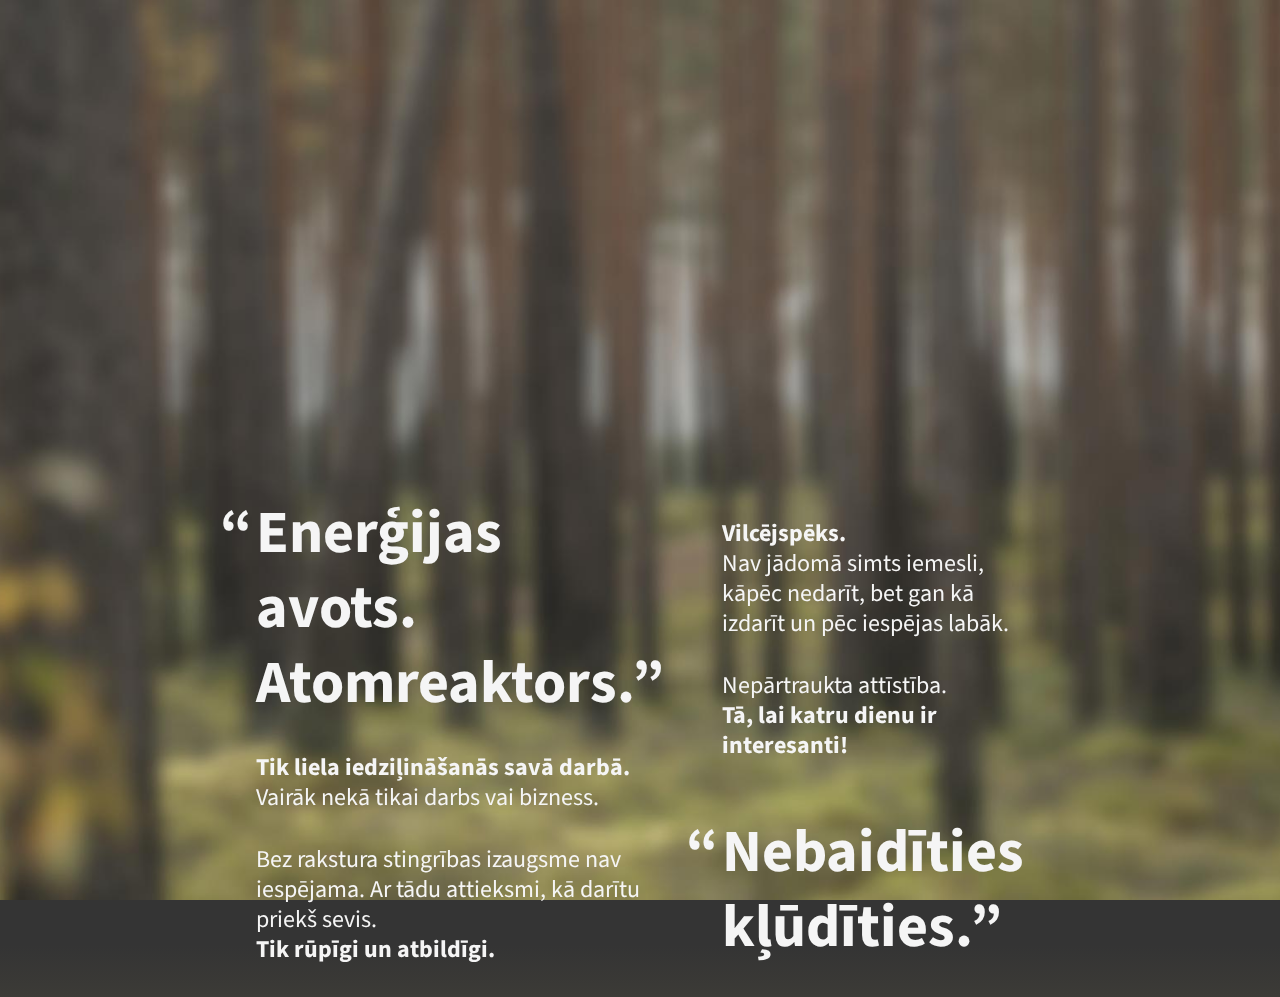
==== open-test.html @ bfc3883b "MVP v10.30.1" ====
<!DOCTYPE html>
<html lang="lv">
<head>
    <meta charset="UTF-8">
    <meta name="viewport" content="width=device-width,initial-scale=1">
    <!-- seed 2023.10.20 keiko -->

    <title>Apsveikums 2023</title>
    <meta name="description" content="Apsveikums">
    <meta name="author"      content="PATA">

    <!-- ~ ~ ~ ~ ~ ~ ~ ~ ~ ~ ~ ~ ~ ~ ~ ~ ~ ~ ~ ~ ~ ~ MICRODATA -->
    <meta property="og:url"          content="https://zlsheepcity.github.io/pata-apsveikums-2023/">
    <meta property="og:image"        content="https://zlsheepcity.github.io/pata-apsveikums-2023/art/chair-background-static.jpg">
    <meta property="og:image:width"  content="1920">
    <meta property="og:image:height" content="1080">
    <meta property="og:type"         content="article">
    <meta property="og:locale"       content="lv_LV">


    <!-- ~ ~ ~ ~ ~ ~ ~ ~ ~ ~ ~ ~ ~ ~ ~ ~ ~ ~ ~ ~ ~ ~ FAVICON -->
    <meta name="theme-color"             content="#314159">
    <meta name="msapplication-TileColor" content="#314159">
    <meta name="msapplication-TileImage" content="art/icon512.png">
    <link rel="icon" type="image/png"       href="art/icon512.png">
    <link rel="apple-touch-icon"            href="art/icon512.png">

    <!-- ~ ~ ~ ~ ~ ~ ~ ~ ~ ~ ~ ~ ~ ~ ~ ~ ~ ~ ~ ~ ~ ~ GOOGLE FONTS -->
    <link rel="preconnect" href="https://fonts.googleapis.com">
    <link rel="preconnect" href="https://fonts.gstatic.com" crossorigin>
    <link href="https://fonts.googleapis.com/css2?family=Source+Sans+3:ital,wght@0,400;0,600;0,700;1,400&display=swap" rel="stylesheet">

    <!-- ~ ~ ~ ~ ~ ~ ~ ~ ~ ~ ~ ~ ~ ~ ~ ~ ~ ~ ~ ~ ~ ~ JS LIBS -->
    <script src="app/DateTime.js"></script>

    <!-- ~ ~ ~ ~ ~ ~ ~ ~ ~ ~ ~ ~ ~ ~ ~ ~ ~ ~ ~ ~ ~ ~ DESIGN -->
    <link
        href="app/css.11xBase.css"
        type="text/css" rel="stylesheet" media="all">
    <link
        href="app/css.12xMarkup.css"
        type="text/css" rel="stylesheet" media="all">
    <link
        href="app/css.13xTypography.css"
        type="text/css" rel="stylesheet" media="all">
    <link
        href="app/css.14xColors.css"
        type="text/css" rel="stylesheet" media="all">
    <link
        href="app/css.15xLayouts.css"
        type="text/css" rel="stylesheet" media="all">
    <link
        href="app/css.16xTools.css"
        type="text/css" rel="stylesheet" media="all">

    <link
        href="app/css.21xComponents.css"
        type="text/css" rel="stylesheet" media="all">

    <style>
        @media all and (max-width:1200px) {
            html { font-size: calc( 4px + 1vw ); }
        }
        [hidden] { display: none; }

        body {
            font-family: 'Source Sans 3', sans-serif;
            background-image: linear-gradient(
                0deg,
                #BEC78F 10%,
                #7F734B 40%,
                #343434 95%
            );
        }

        .layoutScreenLoading {
            position: fixed;
            z-index: -1;
            top:    0;
            left:   0;
            width:  100%;
            height: 100vh;
            overflow: hidden;

            display: grid;
            grid-template-columns: 1fr;
            grid-template-rows: 1fr;
            place-items: center;
        }
        .layoutScreenLoading>* {
            grid-area: 1/1 / 2/2;
        }

        .layoutScreenLoading {
            transition: opacity 100ms ease-out;
        }
        .layoutScreenLoading.isHidden {
            opacity: 0;
            pointer-events: none;
        }
        .layoutScreenLoading.isVisible {
            opacity: 1;
        }


        .cardLoading {
            width: max-content;
            height: max-content;
            max-width: calc( 100% - 2rem );

                       color: hsla(0, 0%,  10%, 1.0);
            background-color: hsla(0, 0%, 100%, 0.5);
            border-radius: 1rem;
            padding: 1rem 1.5rem;

            display: grid;
            place-items: center;

            font-family: 'Source Sans 3', sans-serif;
            font-weight:  400;
            font-size: 1.5rem;
            line-height: 1.25;
        }
        .animated-pulse {
          animation-duration: 1s;
          animation-fill-mode: both;
          animation-iteration-count: infinite;
          animation-name: pulse;
        }
        @keyframes pulse {
          from { transform: scale3d(1, 1, 1); }
          50%  { transform: scale3d(1.05, 1.05, 1.05); }
          to   { transform: scale3d(1, 1, 1); }
        }

        .cardGreetings {
            width:   100%;
            padding: 2rem 3rem;
            max-width: 54rem;

            display:  grid;
            grid-gap: 2rem 3rem;
            grid-template-columns: 540fr 320fr;
            grid-template-areas:
                'vids vids'
                'head east'
                'west east'
                'west foot'
                ;
        }
        .cardGreetings header {grid-area:head;}
        .cardGreetings footer {grid-area:foot;}
        .cardGreetings .video {grid-area:vids;}
        .cardGreetings .cwest {grid-area:west;}
        .cardGreetings .ceast {grid-area:east;}
        .cardGreetings .quote+.quote {
            padding-top: 2rem;
        }
        .cardGreetings .ceast {
            align-self: center;
            height: max-content;
        }
        @media all and (max-width:600px) {
            .cardGreetings {
                grid-template-areas:
                    'head head'
                    'vids vids'
                    'west east'
                    'west east'
                    'foot foot'
                    ;
            }
        }
    </style>

    <!-- ~ ~ ~ ~ ~ ~ ~ ~ ~ ~ ~ ~ ~ ~ ~ ~ ~ ~ ~ ~ ~ ~ -->
</head>
<body class="">

    <section class="layoutScreenFixed" id="Grounds">
        <video playsinline autoplay muted loop>
            <source src="art/chair-reduce4.webm" type="video/webm" />
        </video>
    </section>

    <section class="layoutScreenLoading" id="SectionLoading">
        <div class="cardLoading animated-pulse">
            <span>Notiek ielāde...</span>
        </div>
    </section>

    <section class="layoutScreenContent isHidden" id="SectionContent">
        <article class="cardGreetings wrapContentTypography">
            <section class="video">
                <iframe style="width: 100%;aspect-ratio: 560/315;" data-width="560" data-height="315" src="https://www.youtube-nocookie.com/embed/VgfAqc6dkmg?si=R2GKIiJzainACcyX" title="YouTube video player" frameborder="0" allow="accelerometer; autoplay; clipboard-write; encrypted-media; gyroscope; picture-in-picture; web-share" allowfullscreen></iframe>
            </section>
            <header>
                <h2>
                    Enerģijas avots. Atomreaktors.
                </h2>
            </header>
            <footer>
                <h2>
                    Nebaidīties kļūdīties.
                </h2>
            </footer>
            <section class="cwest">
                <div class="quote">
                    <h4>Tik liela iedziļināšanās savā darbā.</h4>
                    <p>Vairāk nekā tikai darbs vai bizness.</p>
                </div>
                <div class="quote">
                    <p>Bez rakstura stingrības izaugsme nav iespējama. Ar&nbsp;tādu attieksmi, kā darītu priekš sevis.</p>
                    <h4>Tik rūpīgi un atbildīgi.</h4>
                </div>
            </section>
            <section class="ceast">
                <div class="quote">
                    <h4>Vilcējspēks.</h4>
                    <p>Nav jādomā simts iemesli, kāpēc nedarīt, bet gan kā izdarīt un pēc iespējas labāk.</p>
                </div>
                <div class="quote">
                    <p>Nepārtraukta attīstība.</p>
                    <h4>Tā, lai katru dienu ir interesanti!</h4>
                </div>
            </section>
        </article>
    </section>

    <section class="layoutScreenTimer isHidden" id="SectionTimer">
        <div class="componentTimer">
            <h1>Līdz apsveikuma atvēršanai:</h1>
            <div class="componentTimeline">
                <div class="boxDigit" id="TimeDigitH1">0</div>
                <div class="boxDigit" id="TimeDigitH2">0</div>
                <div class="sperator" >:</div>
                <div class="boxDigit" id="TimeDigitM1">0</div>
                <div class="boxDigit" id="TimeDigitM2">0</div>
                <div class="sperator" >:</div>
                <div class="boxDigit" id="TimeDigitS1">0</div>
                <div class="boxDigit" id="TimeDigitS2">0</div>
                <div class="boxDigitTitle" style="grid-column: 1/3">
                    STUNDAS
                </div>
                <div class="boxDigitTitle" style="grid-column: 4/6">
                    MINŪTES
                </div>
                <div class="boxDigitTitle" style="grid-column: 7/9">
                    SEKUNDES
                </div>
            </div>
        </div>
    </section>

    <!-- ~ ~ ~ ~ ~ ~ ~ ~ ~ ~ ~ ~ ~ ~ ~ ~ ~ ~ ~ ~ ~ ~ JS -->
    <script>
//        const dateTargetString = "2023-11-05T00:00:00+08:00";
        const dateTargetString = "2022-11-05T00:00:00+08:00";
        const dateTarget = new DateTime(dateTargetString);
        const timerDigitsDOM = [
            document.getElementById('TimeDigitH1'),
            document.getElementById('TimeDigitH2'),
            document.getElementById('TimeDigitM1'),
            document.getElementById('TimeDigitM2'),
            document.getElementById('TimeDigitS1'),
            document.getElementById('TimeDigitS2'),
        ];
        const renderContent = f => {
            const elC = document.getElementById('SectionContent');
            const elT = document.getElementById('SectionTimer');
            const elG = document.getElementById('Grounds');
            elT.classList.remove('isVisible');
            elT.classList.add('isHidden');
            elG.classList.remove('isVisible');
            elG.classList.add('isHidden');
            elC.classList.remove('isHidden');
            elC.classList.add('isVisible');
        };

        const renderDigs = digs => {
            digs.forEach(
                (d,i) => {
                    timerDigitsDOM[i].innerText = d;
                }
            );
        };
        function secondsToDigs(d) {
            d = Number(d);
            var h = Math.floor(d / 3600);
            var m = Math.floor(d % 3600 / 60);
            var s = Math.floor(d % 3600 % 60);
            return [
                Math.floor( (h%100) / 10),
                h % 10,
                Math.floor( m / 10),
                m % 10,
                Math.floor( s / 10),
                s % 10,
            ];
        };
        const runTimer = f => {
            const dateNow = new DateTime();
            const {seconds} = dateTarget.differenceFrom(dateNow);
            if (seconds>0) {
                const digs = secondsToDigs(seconds);
                renderDigs(digs);
                setTimeout(runTimer, 1000);
            } else {
                setTimeout(renderContent, 200);
            }
        };

        const renderTimer = f => {
            const elL = document.getElementById('SectionLoading');
            const elT = document.getElementById('SectionTimer');
            elL.classList.remove('isVisible');
            elL.classList.add('isHidden');
            elT.classList.remove('isHidden');
            elT.classList.add('isVisible');
            runTimer();
        }

        // RUN
        window.onload = function() {
            setTimeout(renderTimer, 100);
        };

    </script>
    <!-- ~ ~ ~ ~ ~ ~ ~ ~ ~ ~ ~ ~ ~ ~ ~ ~ ~ ~ ~ ~ ~ ~ END -->
</body>
</html>
---- app/css.11xBase.css ----
/** css.11xBase
 *  presets and basic setup
 *  v2023.10.20 keiko
 *  zl
 */


/** ~ ~ ~ ~ ~ ~ ~ ~ ~ ~ ~ ~ ~ ~ ~ ~ ~ ~ ~ ~ ~ ~ Spacing Units */


:root {
  --line-height:   1.5;
  --row-space:     1.5rem;                              /* Vertical */
  --col-space:     1.5rem;                              /* Horizontal */
  --mid-space:     2.5rem;                              /* Bigger 1 */
  --big-space:       4rem;                              /* Bigger 2 */
  --all-space:     var(--row-space) var(--col-space);   /* Combo Shortcode */
}


/** ~ ~ ~ ~ ~ ~ ~ ~ ~ ~ ~ ~ ~ ~ ~ ~ ~ ~ ~ ~ ~ ~ Browser */


/** Minimal box model */
    *, *:before, *:after { box-sizing: border-box; }
    html                 { height: 100%; }
    html, body           { margin: 0; padding: 0; }

/** Full-height 2019
    https://css-tricks.com/some-things-you-oughta-know-when-working-with-viewport-units/
*/  body {
        min-height:  100vh;
        min-height: -webkit-fill-available;
        min-height: -moz-available;
        min-height:  available;
        min-height: -webkit-stretch;
        min-height: -moz-stretch;
        min-height:  stretch;
    }

/** Scroll behavoir */
    html { scroll-behavior:smooth; cursor:default; }
    body { overflow-y:scroll; scrollbar-gutter:stable; }

/** Tap on clickable element */
    a, area, button, input, label, select, summary, textarea, [tabindex] {
       -ms-touch-action: manipulation;
           touch-action: manipulation;
    }


/** EOF appart base */
---- app/css.12xMarkup.css ----
/** css.12xMarkup
 *  html tags default styling
 *  v2023.10.20 keiko
 *  zl
 */

/** ~ ~ ~ ~ ~ ~ ~ ~ ~ ~ ~ ~ ~ ~ ~ ~ ~ ~ ~ ~ ~ ~ Code source */


    [display-source] {
        display:     block;
        font-family: monospace;
        white-space: pre-wrap;
        padding:     0 1em 2em 1em;
    }
    [display-source]:is(textarea) {
        width:       100%;
        background:  transparent;
        color:       inherit;
        border:      0;
        outline:     0;
    }

/** ~ ~ ~ ~ ~ ~ ~ ~ ~ ~ ~ ~ ~ ~ ~ ~ ~ ~ ~ ~ ~ ~ HTML attributes */

    [hidden] { display: none; }

/** ~ ~ ~ ~ ~ ~ ~ ~ ~ ~ ~ ~ ~ ~ ~ ~ ~ ~ ~ ~ ~ ~ Semantic Markup Reset */


    figure, figcaption, fieldset, legend {
        display: block;
        margin:  0;
        padding: 0;
        border:  0;
        white-space: normal;
    }

    main, article, section, aside, header, footer, nav {
        display: block;
    }

    pre, code {
        display: block;
    }

    /* reset headers ?*/

    h1, h2, h3, h4, h5, h6 {
        margin:  0;
        padding: 0;
        font-family: inherit;
        font-size:   inherit;
        line-height: inherit;
        font-weight: inherit;
    }

    /*!*/

    p, blockquote {
        margin:  0;
        padding: 0;
        font:    inherit;
    }

    button {
        padding:    0.25em 1.5em;
        border:     0;
        font:       inherit;
      --background-color: var(--back-color-accent, transparent);
        background-color: var(--background-color);
      --color:            var(--text-color, inherit);
        color:            var(--color);
    }

    a { color: inherit; }

    ul, ol {
        padding:  0;
        margin:   0;
        margin-left: 1.5em;
    }

    nav ul, nav ol {
        margin-left: 0;
    }

    td, th {
        text-align:     left;
        vertical-align: top;
        padding-top:    0.25em;
        padding-bottom: 0.25em;
    }

    hr {
        background: transparent;
        box-shadow: none;
        border:  0;
        margin:  0;

     /* use as empty space */
        display:    block;
        font-size:  inherit;
        height:     4em;
    }


/** ~ ~ ~ ~ ~ ~ ~ ~ ~ ~ ~ ~ ~ ~ ~ ~ ~ ~ ~ ~ ~ ~ Images and Media */


    img, svg, canvas,
    figure, figcaption,
    iframe, embed, object {
        display:   block;
        max-width: 100%;
        margin:    0;
        padding:   0;
        border:    0;
    }

    img {
        object-fit: cover;
    }


/*  EOF appart markup */
---- app/css.13xTypography.css ----
/** css.13xTypography
 *  preset-kit inspired by tufte (old book style typography)
 *  v2023.10.20 keiko
 *  mod v2023.10.24 pata
 *  zl
 */

/** ~ ~ ~ ~ ~ ~ ~ ~ ~ ~ ~ ~ ~ ~ ~ ~ ~ ~ ~ ~ ~ ~ font rendering */


html {
   -ms-text-size-adjust:     100%;
   -webkit-text-size-adjust: 100%;
}
body {
    text-rendering: optimizeLegibility;
   -webkit-font-smoothing: antialiased;
}


/** ~ ~ ~ ~ ~ ~ ~ ~ ~ ~ ~ ~ ~ ~ ~ ~ ~ ~ ~ ~ ~ ~ font base reset */


body {
    line-height: var(--line-height, 1.5);
    font-family: var(--font-family, sans-serif);
    font-weight: var(--font-weight, normal);
 /* font-size:   use default */

 /* store base values */
  --base-font-size:   1rem;
  --base-line-height: var(--line-height, 1.5);

 /* Decrease vertical padding on text paragraphs, to
    make them visually equal with horizontal paddings.
    Pixel-perfect value depends on font-family. */
  --base-font-square-ratio: 0.25;
}

.font-primary     { font-family: var(--font-family, sans-serif); }
.font-secondary   { font-family: var(--font-family-secondary, serif); }
.font-native-sans { font-family: var(--font-family-interface, sans-serif); }

.em-reset {
    font-size:   var(--base-font-size,   1rem);
    line-height: var(--base-line-height, 1.5);
}


/** ~ ~ ~ ~ ~ ~ ~ ~ ~ ~ ~ ~ ~ ~ ~ ~ ~ ~ ~ ~ ~ ~ font settings */


    :root {
      --font-family:             var(--font-family--tufte-serif);
      --font-family-secondary:   var(--font-family--tufte-sans);
      --font-family-interface:   var(--font-family--native-sans);
      --font-weight:             400;
    }

    @supports (hanging-punctuation: first) {
           * { hanging-punctuation: first; }
    }

    /* Font Features Inspector: wakamaifondue.com */

    .font-feature-digital {
        font-feature-settings:
            'lnum' on,
            'ss14' on,
            'ss17' on;
    }
    .sup-num {
        font-size:             inherit;
        vertical-align:        text-top;
        font-feature-settings: 'sups' on;
    }
    .sub-num {
        font-size:             inherit;
        vertical-align:        text-bottom;
        font-feature-settings: 'subs' on;
    }


/** ~ ~ ~ ~ ~ ~ ~ ~ ~ ~ ~ ~ ~ ~ ~ ~ ~ ~ ~ ~ ~ ~ Native font stack 2018 */


:root {
  --font-family--native-sans:
       -apple-system,        /* Safari for macOS and iOS (San Francisco) */
        system-ui,           /* macOS Chrome, Windows Chrome */
        BlinkMacSystemFont,  /* Chrome < 56 for macOS (San Francisco) */
       "Segoe UI",           /* Windows */
        Roboto,              /* Android */
        Oxygen,              /* KDE */
        Ubuntu,              /* Ubuntu */
        Cantarell,           /* GNOME */
       "Fira Sans",          /* Firefox OS */
       "Helvetica Neue",     /* old macOS */
        Arial,               /* Basic web fallback */
        sans-serif,
       "Apple Color Emoji", "Segoe UI Emoji", "Segoe UI Symbol"; /* Emoji */
}


/** ~ ~ ~ ~ ~ ~ ~ ~ ~ ~ ~ ~ ~ ~ ~ ~ ~ ~ ~ ~ ~ ~ ~ ~ ~ ~ ~ ~ ~ ~ */
/** ~ ~ ~ ~ ~ ~ ~ ~ ~ ~ ~ ~ ~ ~ ~ ~ ~ ~ ~ ~ ~ theme: Tufte 2018 */
/** ~ old book style design ~ ~ ~ ~ ~ ~ ~ ~ ~ ~ ~ ~ ~ ~ ~ ~ ~ ~ */
/** ~ ~ ~ ~ ~ ~ ~ ~ ~ ~ ~ ~ ~ ~ ~ ~ ~ ~ ~ ~ ~ ~ ~ ~ ~ ~ ~ ~ ~ ~ */

/** ~ ~ ~ ~ ~ ~ ~ ~ ~ ~ ~ ~ ~ ~ ~ ~ ~ ~ ~ ~ ~ Font files */

/* USE LOCAL FONTS ?*
@font-face {
    font-family: 'Vollkorn';
    font-weight:  normal;
    font-style:   normal;
    src:
        url('./fonts/Vollkorn-R.eot?#iefix')           format('embedded-opentype'),
        url('./fonts/Vollkorn-R.woff2')                format('woff2'),
        url('./fonts/Vollkorn-R.woff')                 format('woff'),
        url('./fonts/Vollkorn-R.ttf')                  format('truetype'),
        url('./fonts/Vollkorn-R.svg#Vollkorn-Regular') format('svg');
}
@font-face {
    font-family: 'Vollkorn';
    font-weight:  700;
    font-style:   normal;
    src:
        url('./fonts/Vollkorn-B.eot?#iefix')        format('embedded-opentype'),
        url('./fonts/Vollkorn-B.woff2')             format('woff2'),
        url('./fonts/Vollkorn-B.woff')              format('woff'),
        url('./fonts/Vollkorn-B.ttf')               format('truetype'),
        url('./fonts/Vollkorn-B.svg#Vollkorn-Bold') format('svg');
}
@font-face {
    font-family: 'Vollkorn';
    font-weight:  normal;
    font-style:   italic;
    src:
        url('./fonts/Vollkorn-I.eot?#iefix')          format('embedded-opentype'),
        url('./fonts/Vollkorn-I.woff2')               format('woff2'),
        url('./fonts/Vollkorn-I.woff')                format('woff'),
        url('./fonts/Vollkorn-I.ttf')                 format('truetype'),
        url('./fonts/Vollkorn-I.svg#Vollkorn-Italic') format('svg');
}

@font-face {
    font-family: 'VT323';
    font-weight:  normal;
    font-style:   normal;
    src:
        url('./fonts/VT323-CODE.eot?#iefix')        format('embedded-opentype'),
        url('./fonts/VT323-CODE.woff')              format('woff'),
        url('./fonts/VT323-CODE.ttf')               format('truetype'),
        url('./fonts/VT323-CODE.svg#VT323-Regular') format('svg');
}
/*!*/
/* CSS GOOGLE SERVICE (2023) ?*
@import url('https://fonts.googleapis.com/css?family=Vollkorn:400,400i,700&subset=cyrillic');
@import url('https://fonts.googleapis.com/css?family=VT323');
/*!*/
/* HTML GOOGLE SERVICE (2023) ?*
    <!-- GOOGLE FONTS -->

    <link rel="preconnect"   href="//fonts.gstatic.com" crossorigin>

    <link
        media="none" onload="if(media!='all')media='all'"
        href="https://fonts.googleapis.com/css?family=Vollkorn:400,400i,700&subset=cyrillic"
        rel="stylesheet">
    <link
        media="none" onload="if(media!='all')media='all'"
        href="https://fonts.googleapis.com/css?family=VT323"
        rel="stylesheet">

    <noscript>
    <link
        media="all"
        href="https://fonts.googleapis.com/css?family=Vollkorn:400,400i,700&subset=cyrillic"
        rel="stylesheet">
    <link
        media="all"
        href="https://fonts.googleapis.com/css?family=VT323"
        rel="stylesheet">
    </noscript>
/*!*/

/** ~ ~ ~ ~ ~ ~ ~ ~ ~ ~ ~ ~ ~ ~ ~ ~ ~ ~ ~ ~ ~ tufte settings */

:root {
  --font-family--tufte-serif:
        Vollkorn,
        et-book,
        Palatino,
       "Palatino Linotype",
       "Palatino LT STD",
       "Book Antiqua",
        Georgia,
        serif,
       "Apple Color Emoji", "Segoe UI Emoji", "Segoe UI Symbol";
  --font-family--tufte-sans:
       "Trebuchet MS",
       "Gill Sans",
       "Gill Sans MT",
        sans-serif,
       "Apple Color Emoji", "Segoe UI Emoji", "Segoe UI Symbol";
}


/** ~ ~ ~ ~ ~ ~ ~ ~ ~ ~ ~ ~ ~ ~ ~ ~ ~ ~ ~ ~ ~ font-size system 2018 */

    :root {
     /* 64/80 */
      --h1-font-size:    4rem;
      --h1-line-height:  1.25;

     /* 48/60 */
      --h2-font-size:    3rem;
      --h2-line-height:  1.25;

     /* 36/48 */
      --h3-font-size:    2.25rem;
      --h3-line-height:  calc(4/3);

     /* 24/32 */
      --h4-font-size:    1.5rem;
      --h4-line-height:  calc(4/3);

     /* 20/24 */
      --h5-font-size:    1.25rem;
      --h5-line-height:  1.2;

     /* 16/24 */
      --h6-font-size:    1rem;
      --h6-line-height:  1.5;
      --p-font-size:     1rem;
      --p-line-height:   1.5;


     /* 20/24 */
      --inc-font-size:   1.25em;
      --inc-line-height: 1.2;

     /* 16/24 */
      --def-font-size:   1em;
      --def-line-height: 1.5;

     /* 13/16 */
      --dec-font-size:   calc(13/16*1em);
      --dec-line-height: calc(16/13);

     /* 12/16 */
      --doz-font-size:   0.75em;
      --doz-line-height: calc(4/3);
    }

@media all and (max-width:42em) {
    :root {
     /* 36/40 */
      --h1-font-size:    2.25rem;
      --h1-line-height:  calc(40/36);
     /* 32/36 */
      --h2-font-size:    2rem;
      --h2-line-height:  calc(36/32);
     /* 28/32 */
      --h3-font-size:    1.75rem;
      --h3-line-height:  calc(32/28);
    }
}

/* USE HEADERS ?*/
    h1 {
        font-size:   var(--h1-font-size);
        line-height: var(--h1-line-height);}
    h2 {
        font-size:   var(--h2-font-size);
        line-height: var(--h2-line-height);}
    h3 {
        font-size:   var(--h3-font-size);
        line-height: var(--h3-line-height);}
    h4 {
        font-size:   var(--h4-font-size);
        line-height: var(--h4-line-height);}
    h5 {
        font-size:   var(--h5-font-size);
        line-height: var(--h5-line-height);}
    h6 {
        font-size:   var(--h6-font-size);
        line-height: var(--h6-line-height);}
/*!*/
/* USE HEADER CLASSES ?*/
    .h1 {
        font-size:   var(--h1-font-size);
        line-height: var(--h1-line-height);}
    .h2 {
        font-size:   var(--h2-font-size);
        line-height: var(--h2-line-height);}
    .h3 {
        font-size:   var(--h3-font-size);
        line-height: var(--h3-line-height);}
    .h4 {
        font-size:   var(--h4-font-size);
        line-height: var(--h4-line-height);}
    .h5 {
        font-size:   var(--h5-font-size);
        line-height: var(--h5-line-height);}
    .h6 {
        font-size:   var(--h6-font-size);
        line-height: var(--h6-line-height);}
/*!*/

.text-inline-bigger {
 /* 20/24 */
  --font-size:   var(--inc-font-size, 1.25em);
  --line-height: var(--inc-line-height, 1.2);
    font-size:   var(--font-size);
    line-height: var(--line-height);
}
.text-block-bigger {
 /* 20/32 */
  --font-size:   var(--inc-font-size, 1.25em);
  --line-height: calc(32/20);
    font-size:   var(--font-size);
    line-height: var(--line-height);
}
.text-inline-smaller,
.text-block-smaller {
 /* 13/16 */
  --font-size:   var(--dec-font-size,   calc(13/16*1em));
  --line-height: var(--dec-line-height, calc(16/13));
    font-size:   var(--font-size);
    line-height: var(--line-height);
}

/** ~ ~ ~ ~ ~ ~ ~ ~ ~ ~ ~ ~ ~ ~ ~ ~ ~ ~ ~ ~ ~ ~ Text Paragraph */
/*
    Readable text blocks with width limitation
    Values tested in the 2020 by zl
 */

    :root {
      --paragraph-width--max: 42em; /* Limit ~ 42em in most typefaces */
      --paragraph-width--opt: 32em; /* Optimal */
      --paragraph-width--mid: 24em; /* Smaller */
      --paragraph-width--min: 12em; /* Minimal Readable */
    }
    @media all and (max-width:12em) { :root {
      --paragraph-width--min: 100%;
    } }

    .paragraph {
      --max-width: var(--paragraph-width--opt);
      --min-width: var(--paragraph-width--min);
        max-width: var(--max-width);
        min-width: var(--min-width);
    }
    .maxi-paragraph {
      --max-width: var(--paragraph-width--max);
      --min-width: var(--paragraph-width--min);
        max-width: var(--max-width);
        min-width: var(--min-width);
    }
    .midi-paragraph {
      --max-width: var(--paragraph-width--mid);
      --min-width: var(--paragraph-width--min);
        max-width: var(--max-width);
        min-width: var(--min-width);
    }
    .mini-paragraph {
      --max-width: var(--paragraph-width--min);
        max-width: var(--max-width);
    }


/** EOF appart typography */
---- app/css.14xColors.css ----
/** css.14xColors
 *  color theme 2020
 *  v2023.10.20 keiko
 *  zl
 */

:root {
 /* Paper Palette */
  --color-PaperBack:   hsl( 37, 55%, 85%);
  --color-PaperDark:   hsl(  0,  0%,  8%);
 /* Noble Palette */
  --color-NobleBlack:  hsl(226, 15%, 12%);
  --color-NobleWhite:  hsl(226, 27%, 90%);
  --color-NobleNight:  hsl(226, 17%, 20%);
  --color-NobleDay:    hsl(226, 32%, 75%);
  --color-NobleSky:    hsl(204, 22%, 55%);
  --color-NobleSea:    hsl(212, 34%, 29%);
  --color-NobleSunset: hsl(359, 28%, 82%);
  --color-NobleAccent: hsl(359, 54%, 53%);
  --color-NobleAction: hsl(359, 59%, 43%);
 /* Ivory Palette */
  --color-Ivory:       hsl( 53, 66%, 80%);
  --color-IvoryAccent: hsl( 53, 70%, 76%);
  --color-IvoryDark:   hsl(204,  4%, 22%);
  --color-IvoryGray:   hsl(204,  8%, 38%);
 /* App Palette */
  --color-AppBlue:     hsl(202, 81%, 23%);
  --color-AppGreen:    hsl(155, 31%, 62%);
  --color-AppGold:     hsl( 42, 79%, 53%);
  --color-AppRed:      hsl( 15, 75%, 30%);
  --color-AppBrown:    hsl( 34, 20%, 33%);
}


/** ~ ~ ~ ~ ~ ~ ~ ~ ~ ~ ~ ~ ~ ~ ~ ~ ~ ~ ~ ~ ~ ~ Color Model ZL.2020 */

    .use-colors {
      --background-color: var(--back-color);
      --color:            var(--text-color);
        background-color: var(--background-color);
        color:            var(--color);
    }

    .colors--base {
      --back-color:       white;
      --back-color-more:  white;
      --back-color-less:  white;

      --text-color:       black;
      --text-color-more:  black;
      --text-color-less:  black;

      --link-color:       firebrick;
      --link-color-more:  firebrick;
      --link-color-text:  white;
    }


/** ~ ~ ~ ~ ~ ~ ~ ~ ~ ~ ~ ~ ~ ~ ~ ~ ~ ~ ~ ~ ~ ~ Color Palettes */


    .colors--swed {
      --back-color:       hsl(226, 15%, 12%); /* NobleBlack */
      --back-color-more:  hsl(212, 34%, 29%); /* NobleSea */
      --back-color-less:  hsl(226, 17%, 20%); /* NobleNight */

      --text-color:       hsl(226, 27%, 90%); /* NobleWhite */
      --text-color-more:  hsl(226, 32%, 75%); /* NobleDay */
      --text-color-less:  hsl(226, 32%, 66%);

      --link-color:       hsl(359, 54%, 53%); /* NobleAccent */
      --link-color-more:  hsl(359, 59%, 43%); /* NobleAction */
      --link-color-text:  white;
    }

    .colors--swed-secondary {
      --back-color:       hsl(212, 34%, 29%); /* NobleSea */
      --back-color-more:  hsl(212, 42%, 22%);
      --back-color-less:  hsl(212, 30%, 32%);

      --text-color:       hsl(226, 27%, 90%); /* NobleWhite */
      --text-color-more:  hsl(226, 32%, 75%); /* NobleDay */
      --text-color-less:  hsl(226, 32%, 66%);

      --link-color:       hsl(359, 54%, 53%); /* NobleAccent */
      --link-color-more:  hsl(359, 59%, 43%); /* NobleAction */
      --link-color-text:  white;
    }

    .colors--swed-third {
      --back-color:       hsl(204, 22%, 55%); /* NobleSky */
      --back-color-more:  hsl(204, 26%, 50%);
      --back-color-less:  hsl(204, 18%, 58%);

      --text-color:       hsl(226, 15%, 12%); /* NobleBlack */
      --text-color-more:  hsl(212, 34%, 29%); /* NobleSea */
      --text-color-less:  hsl(226, 17%, 20%); /* NobleNight */

      --link-color:       hsl(359, 54%, 53%); /* NobleAccent */
      --link-color-more:  hsl(359, 59%, 43%); /* NobleAction */
      --link-color-text:  white;
    }

    .colors--ivory {
      --back-color:       hsl( 53, 66%, 80%); /* Ivory */
      --back-color-more:  hsl( 53, 70%, 70%);
      --back-color-less:  hsl( 53, 70%, 76%); 

      --text-color:       hsl(204,  4%, 22%); /* IvoryDark */
      --text-color-more:  hsl(204,  8%, 38%); /* IvoryGray */
      --text-color-less:  hsl(204,  8%, 38%); /* IvoryGray */

      --link-color:       hsl(359, 54%, 53%); /* NobleAccent */
      --link-color-more:  hsl(359, 59%, 43%); /* NobleAction */
      --link-color-text:  white;
    }


/** ~ ~ ~ ~ ~ ~ ~ ~ ~ ~ ~ ~ ~ ~ ~ ~ ~ ~ ~ ~ ~ ~ */
---- app/css.15xLayouts.css ----
/** 15xLayouts
 *  common combos
 *  v2023.10.20 keiko
 *  zl
 */

/** ~ ~ ~ ~ ~ ~ ~ ~ ~ ~ ~ ~ ~ ~ ~ ~ ~ ~ ~ ~ ~ ~ Screen */


.layoutScreen {
  --background-image: none;
    background-image: var(--background-image);
  --background-position: 50% 50%;
    background-position: var(--background-position);
    background-size:  cover;
    min-height:  100vh;
    position: relative;
}
.layoutSticky {
    position: sticky;
    top: 0;
}


/** ~ ~ ~ ~ ~ ~ ~ ~ ~ ~ ~ ~ ~ ~ ~ ~ ~ ~ ~ ~ ~ ~ Summary Header */


.summaryHeader {

/* config */
  --font-size:   var(--h2-font-size,    3em);
  --line-height: var(--h2-line-height, 1.25);
  --marker-color:   currentColor;
  --border-style-default: dotted;
  --border-style-open:    dotted;
  --border-style-hover:   dotted;

/* functional */
    font-size:   var(--font-size);
    line-height: var(--line-height);
    width: max-content;
    padding-right: 1em;
}
/* children */
.summaryHeader >header {
    display: inline-block;
    border-bottom: 0.1em currentColor;
    border-bottom-style: var(--border-style-default);
    margin-bottom: 0.4em;
    cursor: pointer;
}
.summaryHeader::marker {
    color: var(--marker-color);
}
/* states */
.summaryHeader:hover >header {
    border-bottom-style: var(--border-style-hover);
}
details[open]> .summaryHeader >header {
    border-bottom-style: var(--border-style-open);
}


/** ~ ~ ~ ~ ~ ~ ~ ~ ~ ~ ~ ~ ~ ~ ~ ~ ~ ~ ~ ~ ~ ~ Book Article */


.layoutBook {

/* config */
  --textSize: 42em;
  --sideSize: 24em;
  --grid-gap:  1em;
  --join-gap:  2em;

/* functional */
    width:    100%;
    display:  grid;
    grid-gap: var(--grid-gap);
    grid-auto-flow:  row;
    grid-auto-rows:  min-content;
    grid-template-columns: 0 var(--c) auto;
  --c: minmax(auto,var(--textSize)) var(--join-gap) var(--sideSize);
  --grid-column-full: 1/6;
  --grid-column-text: 2/3;
  --grid-column-side: 4/5;
  --grid-column-wrap: 2/5;

}
/* small screen */
@media all and (max-width:68em) {
    .layoutBook {
      --c: 1fr;
      --grid-column-full: 1/4;
      --grid-column-text: 2/3;
      --grid-column-side: 2/3;
      --grid-column-wrap: 2/3;
    }
}

/* children */
.layoutBook >*          {grid-column:var(--grid-column-text)} /* text paragraph */
.layoutBook >section    {grid-column:var(--grid-column-text)} /* paragraphs combined */
.layoutBook >blockquote {grid-column:var(--grid-column-side)} /* side note */
.layoutBook >header     {grid-column:var(--grid-column-wrap)} /* double column */
.layoutBook >footer     {grid-column:var(--grid-column-wrap)} /* double column */
.layoutBook >article    {grid-column:var(--grid-column-full)} /* overlay */

.layoutBook >.layoutBookText {grid-column:var(--grid-column-text)}
.layoutBook >.layoutBookWrap {grid-column:var(--grid-column-wrap)}
.layoutBook >.layoutBookSide {grid-column:var(--grid-column-side)}
.layoutBook >.layoutBookFull {grid-column:var(--grid-column-full)}

/* sub-grid */
.layoutBook >header,
.layoutBook >footer,
.layoutBook >section {
    width:    100%;
    display:  grid;
    grid-gap: var(--grid-gap);
    grid-auto-flow:  row;
    grid-auto-rows:  min-content;
    grid-template-columns: 1fr;
}


/** EOF Layouts */
---- app/css.16xTools.css ----
/** 16xTools
 *  decorations and layouts
 *  v2023.10.20 keiko
 *  zl
 */

/** ~ ~ ~ ~ ~ ~ ~ ~ ~ ~ ~ ~ ~ ~ ~ ~ ~ ~ ~ ~ ~ ~ bg mixers */


.background-blend-mixer {
/** Blends together the background layers
  * without affecting the foreground content */
  --background:
    /** Could have: */

        url(image1.png),        /* images */
        url(image2.png),
        rgba(244, 65, 106, 1),  /* colors */
        linear-gradient(        /* gradients */
            45deg,
            rgba(65, 68,244, 1),
            rgba(203, 66, 244, 0.5)
        )
        ;

/** We can specify multiple values for background-blend-mode
  * one for each background layer */
  --background-blend-mode: screen, multiply;

    background-size: cover;
    background-blend-mode: var(--background-blend-mode);
    background: var(--background);
}

img.blend-with-color,
   .blend-with-color {
  --background-color: hsl(204, 22%, 55%); /*NobleSky*/
    background-color: var(--background-color);
    mix-blend-mode: multiply;
}

/** END OF Tools */
---- app/css.21xComponents.css ----
/* ~ ~ ~ ~ ~ ~ ~ ~ ~ ~ ~ ~ ~ ~ ~ ~ ~ ~ ~ ~ ~ ~ layoutScreenFixed */

        .layoutScreenFixed {
            position: fixed;
            z-index: -1;
            top:    0;
            left:   0;
            width:  100%;
            height: 100vh;
            overflow: hidden;
            pointer-events: none;

            display: grid;
            grid-template-columns: 1fr;
            grid-template-rows: 1fr;
            place-items: center;

            background-image: url(../art/chair-background-static.jpg);
            background-size: cover;
            background-position: 50% 50%;
        }
        .layoutScreenFixed>* {
            grid-area: 1/1 / 2/2;
        }
        .layoutScreenFixed>video {
            min-width:  100%;
            min-height: 100%;
            height: 100%;
        }
        @media all and (min-aspect-ratio: 3840/2160) {
            .layoutScreenFixed>video {
                width:  100%;
                height: auto;
            }
        }

        .layoutScreenFixed.isHidden {
            transition: opacity 1s ease-out;
            opacity: 0;
        }

/* ~ ~ ~ ~ ~ ~ ~ ~ ~ ~ ~ ~ ~ ~ ~ ~ ~ ~ ~ ~ ~ ~ layoutScreenContent */

        .layoutScreenContent {
            position: absolute;
            z-index: 1;
            top:    0;
            left:   0;
            width:  100%;
            min-height: 100vh;

            background: url(../art/open-background.jpg);
            background-color: hsl(60, 54%, 13%);
            background-size: cover;
            background-position: 50% 50%;
            background-attachment: fixed;

            display: grid;
            grid-template-columns: 1fr;
            grid-template-rows: 1fr;
            place-items: center;
        }
        .layoutScreenContent>* {
            grid-area: 1/1 / 2/2;
        }

        /*transition*/

        .layoutScreenContent {
            transition: opacity 1s ease-out;
        }
        .layoutScreenContent.isHidden {
            opacity: 0;
            pointer-events: none;
            height: 100vh;
            overflow: hidden;
        }
        .layoutScreenContent.isVisible {
            opacity: 1;
        }

/* ~ ~ ~ ~ ~ ~ ~ ~ ~ ~ ~ ~ ~ ~ ~ ~ ~ ~ ~ ~ ~ ~ layoutScreenTimer */

        .layoutScreenTimer {
            position: fixed;
            z-index: 1;
            top:    0;
            left:   0;
            width:  100%;
            height: 100vh;

            display: grid;
            grid-template-columns: 1fr;
            grid-template-rows: 1fr;
            place-items: center;

            background-color: transparent;
        }
        .layoutScreenTimer>* {
            grid-area: 1/1 / 2/2;
        }

        .componentTimer {
            width: max-content;
            height: max-content;
            min-height: 10rem;
            min-width: 20rem;

                       color: hsla(0, 0%,  10%, 1.0);
            background-color: hsla(0, 0%, 100%, 0.5);
            border-radius: 1rem;
            padding: 1rem 1.5rem;
        }
        .componentTimer h1 {
            font-family: 'Source Sans 3', sans-serif;
            font-weight: 700;
            font-size:   2.5rem;
            margin-bottom: 0.5rem;
        }
        .componentTimeline {
            display:grid;
            grid-gap: 0.25rem;
            grid-template-columns:
                1fr 1fr min-content 1fr 1fr min-content 1fr 1fr;
        }

        /*transition*/

        .layoutScreenTimer.isHidden {
            transition: transform 1s ease-out, opacity 1s ease-out;
            opacity: 0;
            pointer-events: none;
            transform: translateY(-50vh);
        }

/* ~ ~ ~ ~ ~ ~ ~ ~ ~ ~ ~ ~ ~ ~ ~ ~ ~ ~ ~ ~ ~ ~ wrapContentTypography */

        .wrapContentTypography {
            color: hsla(0, 0%, 96%, 1);
            font-family: 'Source Sans 3', sans-serif;
            font-weight:  400;
            font-size: 1.5rem;
            line-height: 1.25;
        }
        .wrapContentTypography p {
            max-width: 22em;
        }
        .wrapContentTypography h4 {
            font-weight: 700;
            font-size: 1.5rem;
            line-height: 1.25;
        }
        .wrapContentTypography h2 {
            font-size:  3.75rem;
            font-weight: 700;
        }

        /*quotes*/

        .wrapContentTypography h2:before {
            content: '“';
            position: absolute;
            transform: translateX(-2.25rem);
        }
        .wrapContentTypography h2:after {
            content: '”';
            position: absolute;
            transform: translateX(-0.20rem);
        }

/* ~ ~ ~ ~ ~ ~ ~ ~ ~ ~ ~ ~ ~ ~ ~ ~ ~ ~ ~ ~ ~ ~ content components */

        .wrapContentLayout {
            width:   100%;
            padding: 2rem 3rem;
            max-width: 66rem;

            display:  grid;
            grid-gap: 2rem 3rem;
            grid-template-columns: 480fr 375fr;
            align-items: center;
        }
        .wrapMovie {
            grid-column:  1/3;
/*            aspect-ratio: 16/9;*/
            background-color: hsl(60, 54%, 13%);
        }
        .wrapMovie video {
            display: block;
            width: 100%;
            height: auto;
        }
        @media all and (max-width:600px) {
            .wrapContentLayout {
                grid-template-columns: 1fr;
            }
            .wrapMovie {
                grid-column:  1/2;
            }
            #QuoteW1 {
                grid-row: 1/2;
            }
        }

        .qw {
            display: none;
            position: absolute;
            transform: translateX(-2.25rem);
        }
        .qe {
            display: none;
            position: absolute;
            transform: translateX(-0.20rem);
        }

        #QuoteW1, #QuoteW6 { position: relative; }

/* ~ ~ ~ ~ ~ ~ ~ ~ ~ ~ ~ ~ ~ ~ ~ ~ ~ ~ ~ ~ ~ ~ Timer components */

        .boxDigit {
            background-color: transparent;
                       color: hsla(0, 0%, 100%, 1);

            display: grid;
            place-items: center;
            font-family: 'Source Sans 3', sans-serif;
            font-weight: 600;
            font-size:  6rem;
            line-height: 1.25;
            text-shadow: 2px 2px hsla(0, 0%,  10%, 1.0), -2px -2px hsla(0, 0%,  10%, 1.0);
            padding: 0 0.25rem;

            position: relative;
            z-index: 1;
        }
        .boxDigit::before,
        .boxDigit::after {
            content: '';
            background-color: hsla(0, 0%,  12%, 0.95);
                       color: hsla(0, 0%, 100%, 1);
            display: block;
            position: absolute;
            z-index: -1;
            left: 0;
            right: 0;
        }
        .boxDigit::before {
            top: 0;
            bottom: calc(50% + 1px);
            border-radius: 1rem 1rem 0 0;
        }
        .boxDigit::after {
            top: calc(50% + 1px);
            bottom: 0;
            border-radius: 0 0 1rem 1rem;
        }
        .sperator {
            display: grid;
            place-items: center;
            align-self: center;
            font-family: 'Source Sans 3', sans-serif;
            font-weight: 600;
            font-size:  6rem;
            line-height: 1.25;
            padding: 0 0.25rem;
        }
        .boxDigitTitle {
            display: grid;
            place-items: center;
            font-family: 'Source Sans 3', sans-serif;
            font-weight:  600;
            font-size: 1.5rem;
            text-transform: uppercase;
        }

/* ~ ~ ~ ~ ~ ~ ~ ~ ~ ~ ~ ~ ~ ~ ~ ~ ~ ~ ~ ~ ~ ~ End */
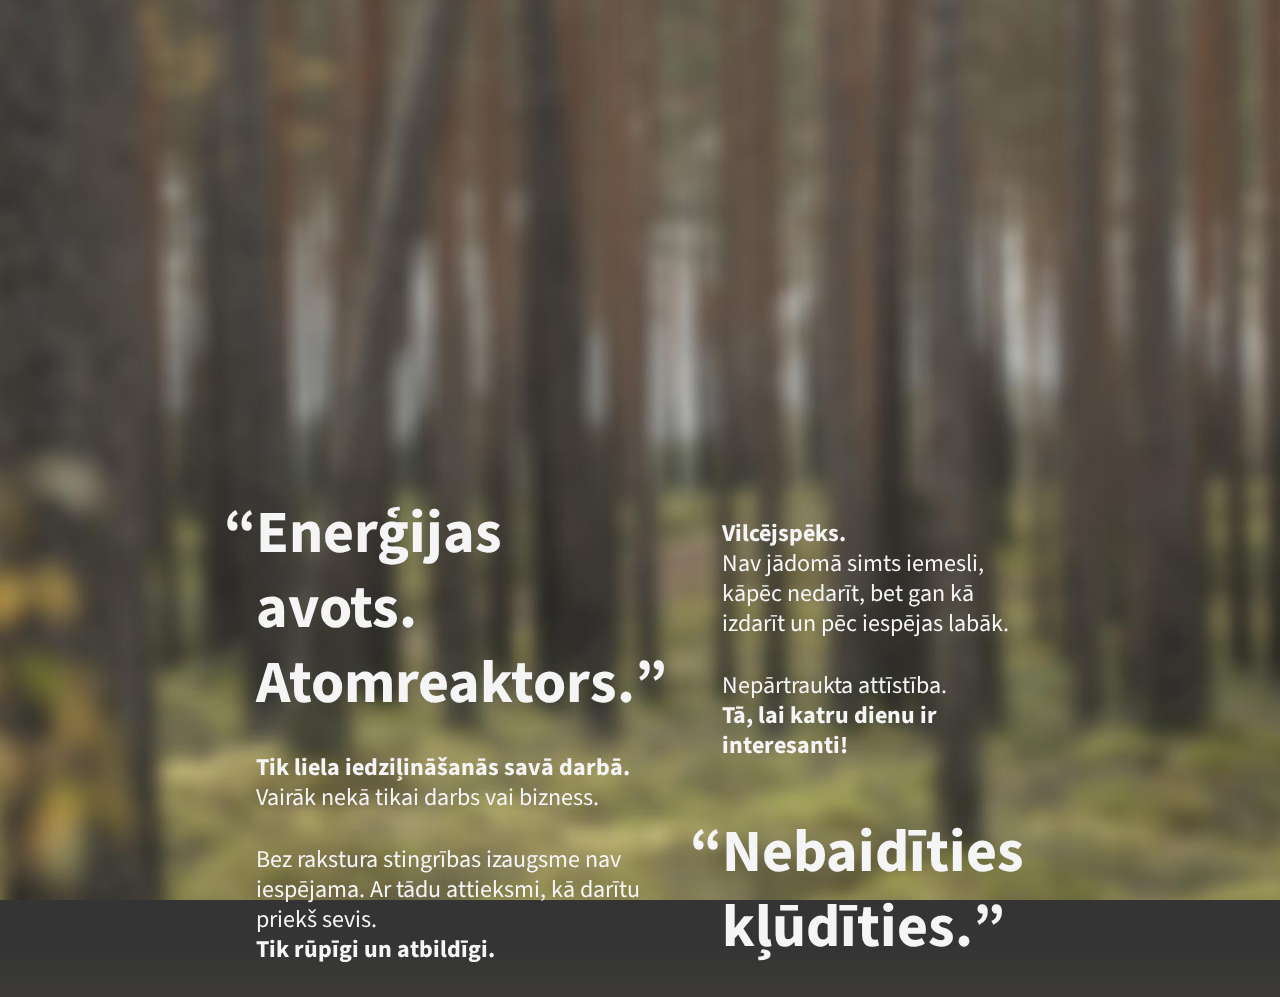
==== commit 3825b360: "fix quotes" ====
--- a/open-test.html
+++ b/open-test.html
@@ -16,7 +16,6 @@
     <meta property="og:image:height" content="1080">
     <meta property="og:type"         content="article">
     <meta property="og:locale"       content="lv_LV">
-
 
     <!-- ~ ~ ~ ~ ~ ~ ~ ~ ~ ~ ~ ~ ~ ~ ~ ~ ~ ~ ~ ~ ~ ~ FAVICON -->
     <meta name="theme-color"             content="#314159">
--- a/app/css.21xComponents.css
+++ b/app/css.21xComponents.css
@@ -160,12 +160,11 @@
         .wrapContentTypography h2:before {
             content: '“';
             position: absolute;
-            transform: translateX(-2.25rem);
+            transform: translateX(-100%);
         }
         .wrapContentTypography h2:after {
             content: '”';
             position: absolute;
-            transform: translateX(-0.20rem);
         }
 
 /* ~ ~ ~ ~ ~ ~ ~ ~ ~ ~ ~ ~ ~ ~ ~ ~ ~ ~ ~ ~ ~ ~ content components */
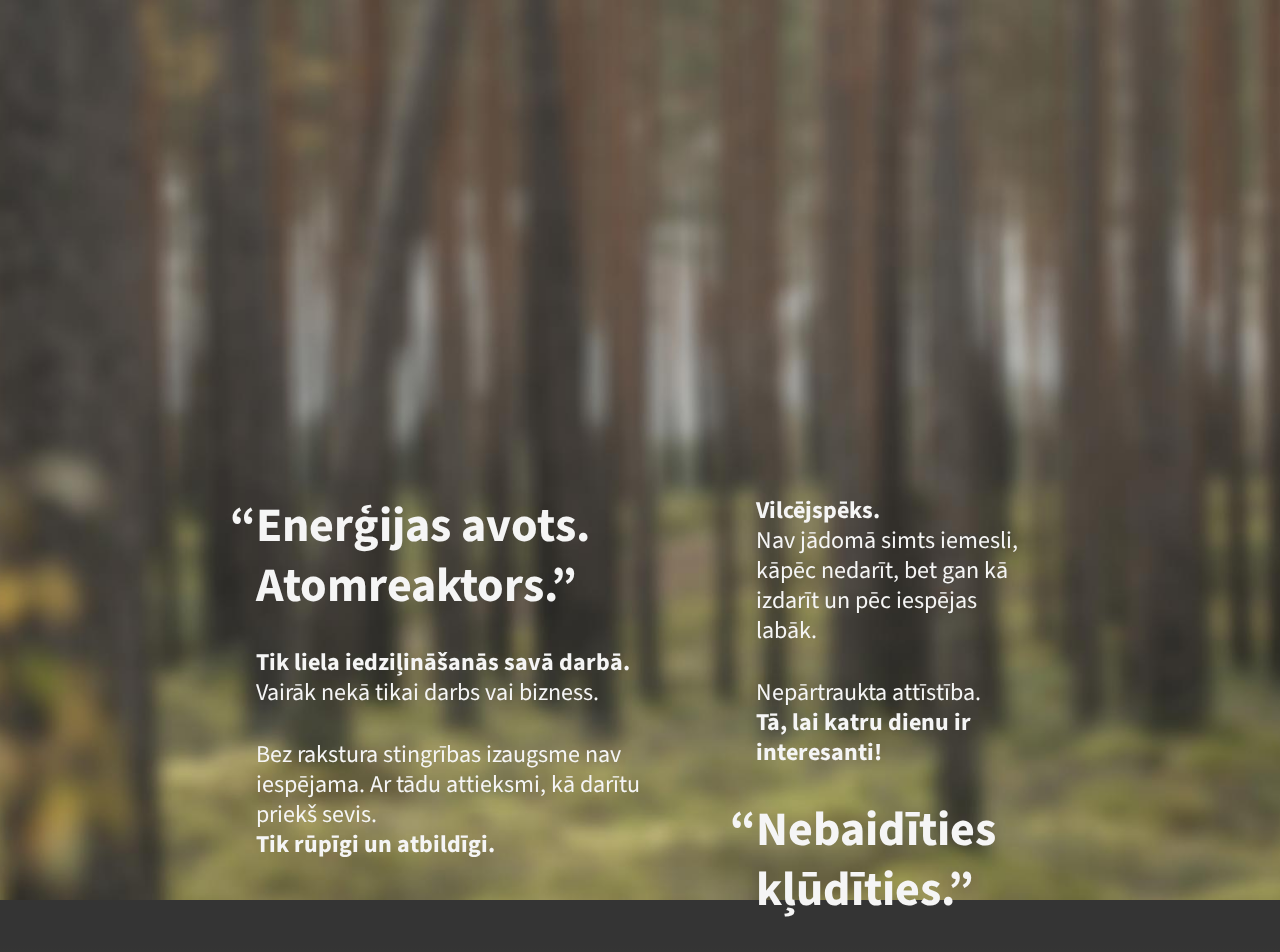
==== commit ab6ec91b: "remove hanging punctuation" ====
--- a/open-test.html
+++ b/open-test.html
@@ -164,10 +164,37 @@
                 grid-template-areas:
                     'head head'
                     'vids vids'
-                    'west east'
-                    'west east'
+                    'east east'
+                    'west west'
                     'foot foot'
                     ;
+            }
+            .cardGreetings footer {
+                width: min-content;
+                justify-self: end;
+            }
+            .cardGreetings >header,
+            .cardGreetings >footer,
+            .cardGreetings >.ceast,
+            .cardGreetings >.cwest {
+                padding: 0 2rem;
+            }
+            .cardGreetings >.ceast {
+            }
+            .cardGreetings >.ceast {
+                padding-top: 0.5rem;
+                display: grid;
+                grid-gap: 2rem;
+                grid-template-columns: 540fr 320fr;
+            }
+            .cardGreetings >.cwest {
+                display: grid;
+                grid-gap: 2rem;
+                
+                grid-template-columns: 280fr 740fr;
+            }
+            .cardGreetings .quote+.quote {
+                padding-top: 0rem;
             }
         }
     </style>
@@ -195,12 +222,12 @@
             </section>
             <header>
                 <h2>
-                    Enerģijas avots. Atomreaktors.
+                    <span class="quote-start">“</span>Enerģijas avots. Atomreaktors.<span class="quote-end">”</span>
                 </h2>
             </header>
             <footer>
                 <h2>
-                    Nebaidīties kļūdīties.
+                    <span class="quote-start">“</span>Nebaidīties kļūdīties.<span class="quote-end">”</span>
                 </h2>
             </footer>
             <section class="cwest">
@@ -209,7 +236,7 @@
                     <p>Vairāk nekā tikai darbs vai bizness.</p>
                 </div>
                 <div class="quote">
-                    <p>Bez rakstura stingrības izaugsme nav iespējama. Ar&nbsp;tādu attieksmi, kā darītu priekš sevis.</p>
+                    <p>Bez rakstura stingrības izaugsme nav iespējama. Ar&nbsp;tādu attieksmi, kā darītu priekš&nbsp;sevis.</p>
                     <h4>Tik rūpīgi un atbildīgi.</h4>
                 </div>
             </section>
--- a/app/css.13xTypography.css
+++ b/app/css.13xTypography.css
@@ -57,9 +57,11 @@
       --font-weight:             400;
     }
 
+/*  Disable
     @supports (hanging-punctuation: first) {
            * { hanging-punctuation: first; }
     }
+*/
 
     /* Font Features Inspector: wakamaifondue.com */
 
--- a/app/css.21xComponents.css
+++ b/app/css.21xComponents.css
@@ -151,20 +151,30 @@
             line-height: 1.25;
         }
         .wrapContentTypography h2 {
-            font-size:  3.75rem;
+            font-size:  3.0rem;
             font-weight: 700;
         }
 
         /*quotes*/
 
+        .wrapContentTypography h2 .quote-start {
+            position: absolute;
+            transform: translateX(-100%);
+            pointer-events: none;
+        }
+
         .wrapContentTypography h2:before {
-            content: '“';
-            position: absolute;
-            transform: translateX(-100%);
+          --content: '“';
+          --position: absolute;
+          --transform: translateX(-100%);
+          --pointer-events: none;
         }
         .wrapContentTypography h2:after {
-            content: '”';
-            position: absolute;
+          --content: '”';
+          --display: inline-block;
+        }
+        .wrapContentTypography h2>span {
+          --display: inline-block;
         }
 
 /* ~ ~ ~ ~ ~ ~ ~ ~ ~ ~ ~ ~ ~ ~ ~ ~ ~ ~ ~ ~ ~ ~ content components */
